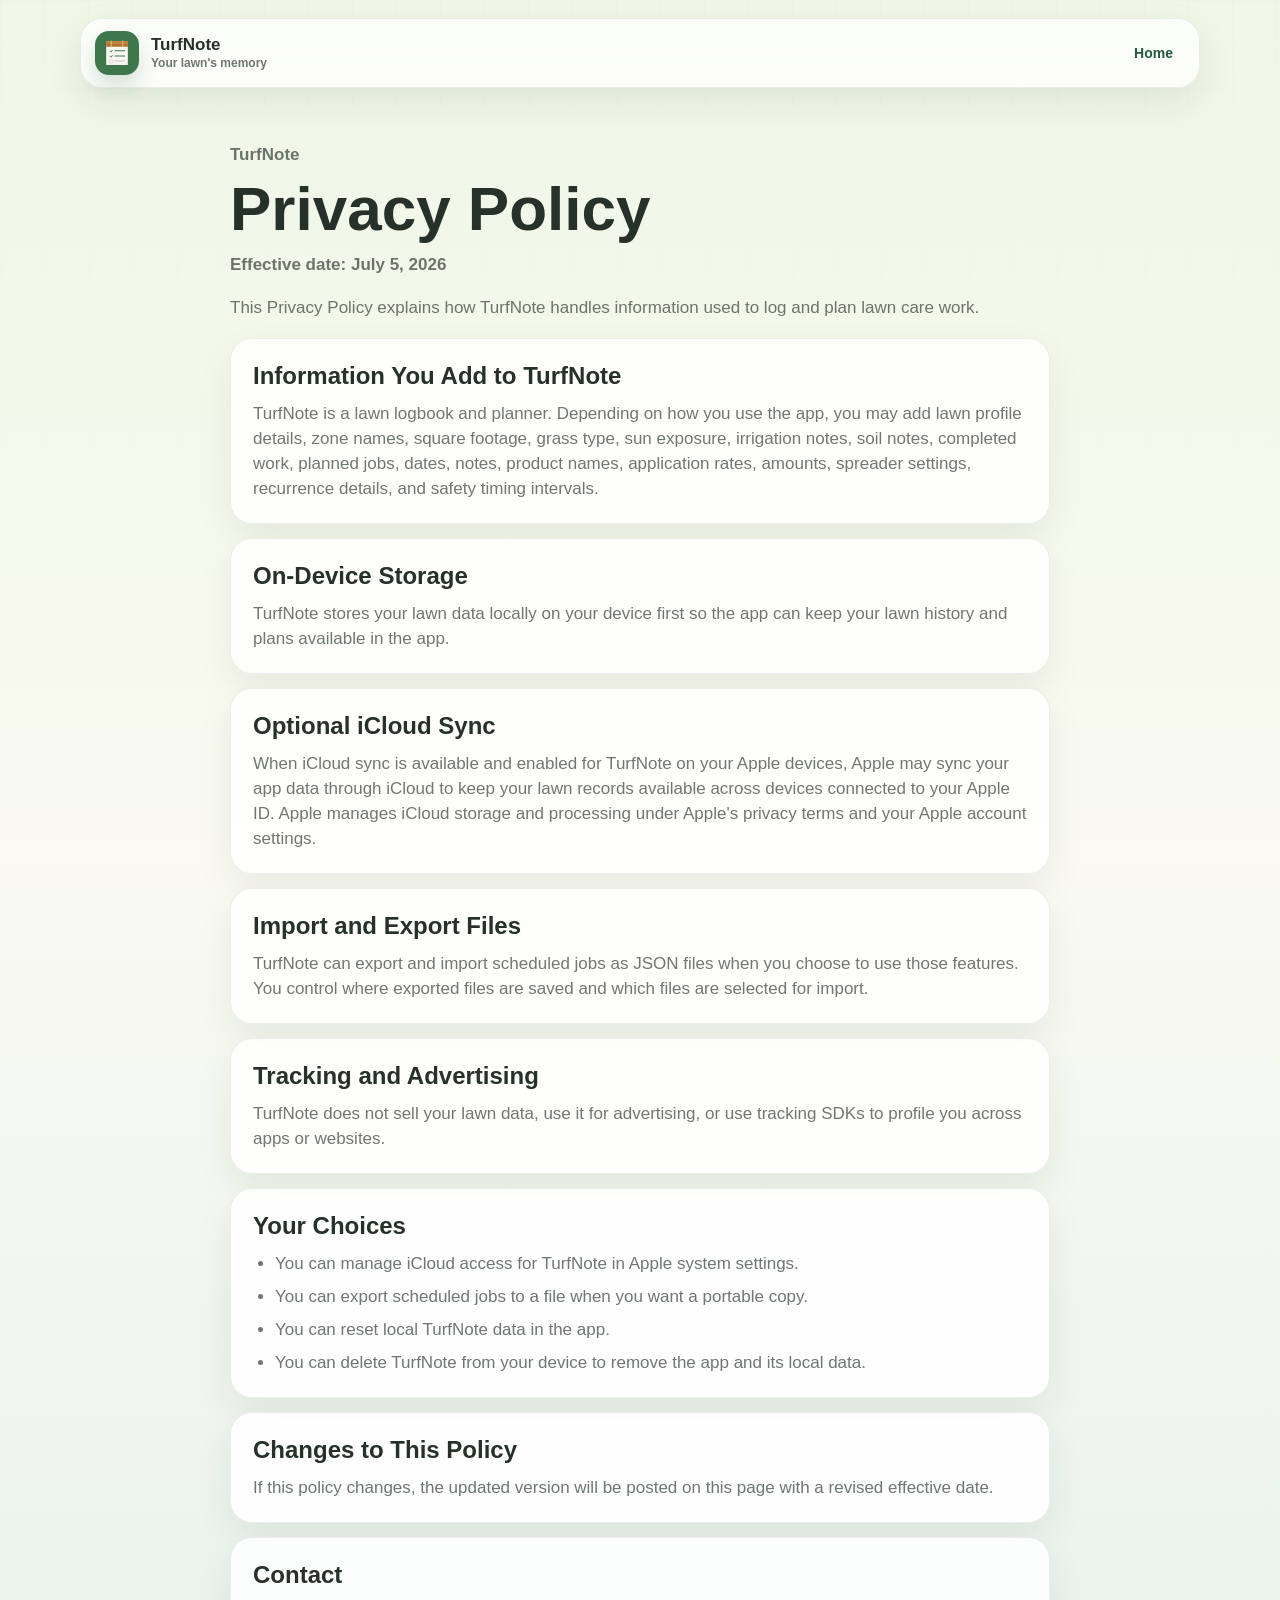
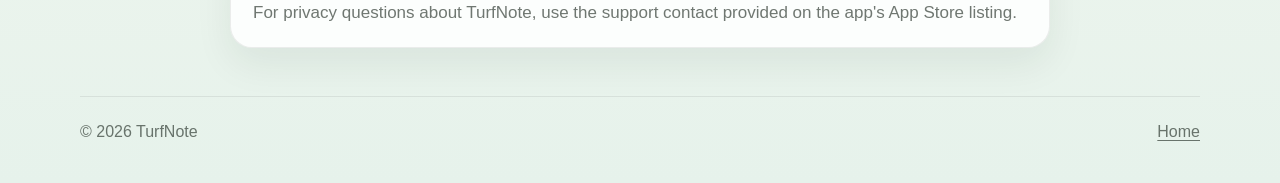
==== privacy-policy.html @ 221af1ea "feat: add TurfNote static site" ====
<!doctype html>
<html lang="en">
  <head>
    <meta charset="utf-8" />
    <meta name="viewport" content="width=device-width, initial-scale=1" />
    <meta name="description" content="Privacy Policy for the TurfNote iOS app." />
    <title>TurfNote Privacy Policy</title>
    <link rel="icon" href="./assets/turfnote-brand-mark.svg" type="image/svg+xml" />
    <link rel="stylesheet" href="./styles.css" />
  </head>
  <body>
    <div class="page-shell">
      <header class="topbar">
        <a class="brand" href="./index.html" aria-label="TurfNote home">
          <img src="./assets/turfnote-brand-mark.svg" alt="" class="brand-mark" />
          <span class="brand-copy">
            <strong>TurfNote</strong>
            <span>Your lawn's memory</span>
          </span>
        </a>

        <nav class="site-nav policy-nav" aria-label="Primary">
          <a href="./index.html">Home</a>
        </nav>
      </header>

      <main class="policy-main">
        <article class="policy-shell">
          <header class="policy-header">
            <p class="section-label">TurfNote</p>
            <h1>Privacy Policy</h1>
            <p class="policy-updated">Effective date: July 5, 2026</p>
            <p>
              This Privacy Policy explains how TurfNote handles information used to log and plan
              lawn care work.
            </p>
          </header>

          <section class="policy-card" aria-labelledby="collection-heading">
            <h2 id="collection-heading">Information You Add to TurfNote</h2>
            <p>
              TurfNote is a lawn logbook and planner. Depending on how you use the app, you may add
              lawn profile details, zone names, square footage, grass type, sun exposure, irrigation
              notes, soil notes, completed work, planned jobs, dates, notes, product names,
              application rates, amounts, spreader settings, recurrence details, and safety timing
              intervals.
            </p>
          </section>

          <section class="policy-card" aria-labelledby="storage-heading">
            <h2 id="storage-heading">On-Device Storage</h2>
            <p>
              TurfNote stores your lawn data locally on your device first so the app can keep your
              lawn history and plans available in the app.
            </p>
          </section>

          <section class="policy-card" aria-labelledby="icloud-heading">
            <h2 id="icloud-heading">Optional iCloud Sync</h2>
            <p>
              When iCloud sync is available and enabled for TurfNote on your Apple devices, Apple
              may sync your app data through iCloud to keep your lawn records available across
              devices connected to your Apple ID. Apple manages iCloud storage and processing under
              Apple's privacy terms and your Apple account settings.
            </p>
          </section>

          <section class="policy-card" aria-labelledby="files-heading">
            <h2 id="files-heading">Import and Export Files</h2>
            <p>
              TurfNote can export and import scheduled jobs as JSON files when you choose to use
              those features. You control where exported files are saved and which files are
              selected for import.
            </p>
          </section>

          <section class="policy-card" aria-labelledby="tracking-heading">
            <h2 id="tracking-heading">Tracking and Advertising</h2>
            <p>
              TurfNote does not sell your lawn data, use it for advertising, or use tracking SDKs
              to profile you across apps or websites.
            </p>
          </section>

          <section class="policy-card" aria-labelledby="choices-heading">
            <h2 id="choices-heading">Your Choices</h2>
            <ul class="policy-list">
              <li>You can manage iCloud access for TurfNote in Apple system settings.</li>
              <li>You can export scheduled jobs to a file when you want a portable copy.</li>
              <li>You can reset local TurfNote data in the app.</li>
              <li>You can delete TurfNote from your device to remove the app and its local data.</li>
            </ul>
          </section>

          <section class="policy-card" aria-labelledby="changes-heading">
            <h2 id="changes-heading">Changes to This Policy</h2>
            <p>
              If this policy changes, the updated version will be posted on this page with a revised
              effective date.
            </p>
          </section>

          <section class="policy-card" aria-labelledby="contact-heading">
            <h2 id="contact-heading">Contact</h2>
            <p>
              For privacy questions about TurfNote, use the support contact provided on the app's
              App Store listing.
            </p>
          </section>
        </article>
      </main>

      <footer class="footer">
        <p>© <span data-current-year>2026</span> TurfNote</p>
        <nav class="footer-links" aria-label="Footer">
          <a href="./index.html">Home</a>
        </nav>
      </footer>
    </div>

    <script defer src="./app.js"></script>
  </body>
</html>
---- styles.css ----
:root {
  color-scheme: light dark;
  --background-top: #eff7e6;
  --background-middle: #fafaf2;
  --background-bottom: #e6f2eb;
  --card: rgba(255, 255, 255, 0.86);
  --card-strong: #ffffff;
  --card-stroke: rgba(0, 0, 0, 0.07);
  --primary: #215c3d;
  --primary-text: #263129;
  --muted: rgba(38, 49, 41, 0.66);
  --secondary: #63854f;
  --accent: #b0732e;
  --danger: #ba4233;
  --field: rgba(255, 255, 255, 0.72);
  --shadow: 0 24px 70px rgba(27, 57, 38, 0.12);
  --radius-sm: 10px;
  --radius-md: 14px;
  --radius-lg: 18px;
  --radius-xl: 22px;
  --max-width: 1120px;
}

* {
  box-sizing: border-box;
}

html {
  scroll-behavior: smooth;
}

body {
  margin: 0;
  font-family: "SF Pro Text", -apple-system, BlinkMacSystemFont, "Segoe UI", sans-serif;
  background: linear-gradient(
    180deg,
    var(--background-top) 0%,
    var(--background-middle) 48%,
    var(--background-bottom) 100%
  );
  color: var(--primary-text);
  min-height: 100vh;
}

body::before {
  position: fixed;
  inset: 0;
  z-index: -1;
  content: "";
  background:
    linear-gradient(90deg, rgba(33, 92, 61, 0.05) 1px, transparent 1px),
    linear-gradient(180deg, rgba(33, 92, 61, 0.05) 1px, transparent 1px);
  background-size: 44px 44px;
  mask-image: linear-gradient(180deg, rgba(0, 0, 0, 0.24), transparent 62%);
}

a {
  color: inherit;
  text-decoration-thickness: 0.08em;
  text-underline-offset: 0.18em;
}

.page-shell {
  width: min(calc(100% - 32px), var(--max-width));
  margin: 0 auto;
  padding: 18px 0 36px;
}

.topbar {
  position: sticky;
  top: 12px;
  z-index: 10;
  display: flex;
  align-items: center;
  justify-content: space-between;
  gap: 18px;
  padding: 12px 14px;
  background: color-mix(in srgb, var(--card) 88%, transparent);
  border: 1px solid var(--card-stroke);
  border-radius: var(--radius-xl);
  backdrop-filter: blur(18px);
  box-shadow: 0 14px 38px rgba(17, 38, 25, 0.08);
}

.brand {
  display: inline-flex;
  align-items: center;
  gap: 12px;
  min-width: 0;
  text-decoration: none;
}

.brand-mark {
  width: 44px;
  height: 44px;
  border-radius: var(--radius-md);
  box-shadow: 0 10px 20px rgba(33, 92, 61, 0.18);
}

.brand-copy {
  display: flex;
  flex-direction: column;
  gap: 2px;
  line-height: 1.1;
}

.brand-copy strong {
  font-family: "SF Pro Display", -apple-system, BlinkMacSystemFont, "Segoe UI", sans-serif;
  font-size: 17px;
}

.brand-copy span {
  color: var(--muted);
  font-size: 12px;
  font-weight: 600;
}

.menu-button {
  display: none;
  min-height: 44px;
  padding: 0 16px;
  border: 1px solid color-mix(in srgb, var(--primary) 35%, transparent);
  border-radius: var(--radius-md);
  background: var(--field);
  color: var(--primary);
  font: inherit;
  font-weight: 700;
}

.site-nav {
  display: flex;
  align-items: center;
  gap: 8px;
}

.site-nav a {
  min-height: 38px;
  display: inline-flex;
  align-items: center;
  padding: 0 12px;
  border-radius: var(--radius-sm);
  color: var(--primary);
  font-size: 14px;
  font-weight: 700;
  text-decoration: none;
}

.site-nav a:hover {
  background: color-mix(in srgb, var(--primary) 10%, transparent);
}

.hero {
  display: grid;
  grid-template-columns: minmax(0, 1.05fr) minmax(320px, 0.8fr);
  gap: 32px;
  align-items: center;
  min-height: min(740px, calc(100vh - 92px));
  padding: 54px 0 34px;
}

.hero-copy h1,
.section h2,
.status-card h3,
.feature-card h3,
.sync-steps h3,
.timeline-item h2 {
  font-family: "SF Pro Display", -apple-system, BlinkMacSystemFont, "Segoe UI", sans-serif;
  letter-spacing: 0;
}

.eyebrow,
.section-label {
  margin: 0;
  color: var(--secondary);
  font-size: 12px;
  font-weight: 700;
  letter-spacing: 0;
  line-height: 16px;
}

.hero-copy h1 {
  max-width: 15ch;
  margin: 14px 0 16px;
  font-size: clamp(40px, 5.8vw, 66px);
  line-height: 1.02;
}

.lede {
  max-width: 62ch;
  margin: 0;
  color: var(--muted);
  font-size: 17px;
  line-height: 24px;
}

.hero-actions {
  display: flex;
  flex-wrap: wrap;
  gap: 12px;
  margin-top: 24px;
}

.button {
  display: inline-flex;
  align-items: center;
  justify-content: center;
  min-height: 44px;
  padding: 0 18px;
  border: 1px solid transparent;
  border-radius: var(--radius-md);
  font-weight: 700;
  text-decoration: none;
}

.button-primary {
  background: var(--primary);
  color: #ffffff;
  box-shadow: 0 14px 28px rgba(33, 92, 61, 0.22);
}

.button-secondary {
  background: color-mix(in srgb, var(--primary) 8%, transparent);
  border-color: color-mix(in srgb, var(--primary) 35%, transparent);
  color: var(--primary);
}

.phone-preview {
  justify-self: end;
  width: min(100%, 390px);
}

.phone-shell {
  padding: 18px;
  border: 1px solid var(--card-stroke);
  border-radius: 36px;
  background:
    linear-gradient(180deg, color-mix(in srgb, var(--card-strong) 94%, transparent), var(--card)),
    var(--card);
  box-shadow: var(--shadow);
}

.phone-header {
  display: flex;
  align-items: center;
  gap: 12px;
  padding: 8px 4px 16px;
}

.phone-header img {
  width: 50px;
  height: 50px;
  border-radius: var(--radius-lg);
}

.phone-header span,
.summary-row span,
.sync-steps span {
  display: block;
  color: var(--muted);
  font-size: 12px;
  font-weight: 700;
  line-height: 16px;
}

.phone-header strong {
  display: block;
  margin-top: 2px;
  font-size: 21px;
  line-height: 26px;
}

.summary-row {
  display: grid;
  grid-template-columns: repeat(2, minmax(0, 1fr));
  gap: 10px;
  margin-bottom: 12px;
}

.summary-row div {
  min-height: 74px;
  padding: 14px;
  border: 1px solid var(--card-stroke);
  border-radius: var(--radius-lg);
  background: var(--field);
}

.summary-row strong {
  display: block;
  margin-top: 4px;
  color: var(--primary);
  font-size: 17px;
}

.timeline-preview {
  display: grid;
  gap: 10px;
}

.timeline-item {
  display: grid;
  grid-template-columns: 14px minmax(0, 1fr);
  gap: 12px;
  align-items: start;
  padding: 16px;
  border: 1px solid var(--card-stroke);
  border-radius: var(--radius-lg);
  background: var(--card-strong);
}

.timeline-dot {
  width: 12px;
  height: 12px;
  margin-top: 7px;
  border-radius: 999px;
  background: var(--secondary);
}

.timeline-item.caution .timeline-dot {
  background: var(--accent);
}

.timeline-item.planned .timeline-dot {
  background: var(--primary);
}

.timeline-item h2 {
  margin: 0 0 4px;
  font-size: 17px;
  line-height: 22px;
}

.timeline-item p {
  margin: 0;
  color: var(--muted);
  font-size: 14px;
  line-height: 20px;
}

.section {
  padding: 38px 0;
}

.section-heading {
  max-width: 720px;
  margin-bottom: 18px;
}

.section h2 {
  margin: 8px 0 0;
  font-size: clamp(28px, 3.6vw, 42px);
  line-height: 1.08;
}

.status-grid,
.feature-grid,
.sync-steps {
  display: grid;
  gap: 14px;
}

.status-grid {
  grid-template-columns: repeat(3, minmax(0, 1fr));
}

.feature-grid {
  grid-template-columns: repeat(4, minmax(0, 1fr));
}

.status-card,
.feature-card,
.sync-steps article,
.model-list article {
  padding: 18px;
  border: 1px solid var(--card-stroke);
  border-radius: var(--radius-xl);
  background: var(--card);
  box-shadow: 0 16px 38px rgba(17, 38, 25, 0.07);
}

.status-pill {
  display: inline-flex;
  align-items: center;
  min-height: 28px;
  padding: 0 10px;
  border-radius: var(--radius-sm);
  font-size: 12px;
  font-weight: 700;
}

.status-pill.complete {
  background: color-mix(in srgb, var(--secondary) 18%, transparent);
  color: var(--primary);
}

.status-pill.next {
  background: color-mix(in srgb, var(--accent) 18%, transparent);
  color: var(--accent);
}

.status-card h3,
.feature-card h3,
.sync-steps h3 {
  margin: 14px 0 8px;
  font-size: 21px;
  line-height: 26px;
}

.status-card p,
.feature-card p,
.sync-steps p,
.split-copy p,
.support-copy p,
.model-list span {
  margin: 0;
  color: var(--muted);
  font-size: 17px;
  line-height: 24px;
}

.feature-card span {
  display: inline-grid;
  place-items: center;
  width: 38px;
  height: 38px;
  border-radius: var(--radius-md);
  background: color-mix(in srgb, var(--primary) 12%, transparent);
  color: var(--primary);
  font-size: 14px;
  font-weight: 800;
}

.timeline-section {
  display: grid;
  grid-template-columns: 0.9fr 1.1fr;
  gap: 22px;
  align-items: start;
}

.split-copy {
  max-width: 520px;
}

.split-copy h2 {
  margin-bottom: 14px;
}

.model-list {
  display: grid;
  gap: 12px;
}

.model-list article {
  display: grid;
  grid-template-columns: 120px minmax(0, 1fr);
  gap: 16px;
  align-items: center;
}

.model-list strong {
  color: var(--primary);
  font-size: 17px;
}

.sync-steps {
  grid-template-columns: repeat(3, minmax(0, 1fr));
}

.support-section {
  display: flex;
  justify-content: space-between;
  gap: 24px;
  align-items: center;
  margin-top: 16px;
  padding: 24px;
  border: 1px solid var(--card-stroke);
  border-radius: var(--radius-xl);
  background: var(--card);
}

.privacy-section {
  display: grid;
  grid-template-columns: minmax(0, 1fr) auto;
  gap: 24px;
  align-items: center;
  margin-top: 16px;
  padding: 24px;
  border: 1px solid var(--card-stroke);
  border-radius: var(--radius-xl);
  background: color-mix(in srgb, var(--primary) 7%, var(--card));
}

.privacy-copy {
  max-width: 760px;
}

.privacy-copy h2 {
  margin-bottom: 10px;
}

.support-copy {
  max-width: 660px;
}

.support-copy h2 {
  margin-bottom: 10px;
}

.support-badge {
  flex: 0 0 auto;
  display: inline-flex;
  align-items: center;
  min-height: 44px;
  padding: 0 16px;
  border-radius: var(--radius-md);
  background: var(--primary);
  color: #ffffff;
  font-weight: 700;
  text-decoration: none;
}

.footer {
  display: flex;
  justify-content: space-between;
  gap: 16px;
  padding: 26px 0 6px;
  margin-top: 20px;
  border-top: 1px solid var(--card-stroke);
  color: var(--muted);
}

.footer p {
  margin: 0;
}

.footer-links {
  display: flex;
  flex-wrap: wrap;
  gap: 14px;
}

.policy-main {
  padding: 54px 0 28px;
}

.policy-shell {
  max-width: 820px;
  margin: 0 auto;
}

.policy-header {
  margin-bottom: 18px;
}

.policy-header h1 {
  margin: 10px 0 12px;
  font-family: "SF Pro Display", -apple-system, BlinkMacSystemFont, "Segoe UI", sans-serif;
  font-size: clamp(38px, 6vw, 62px);
  line-height: 1.02;
  letter-spacing: 0;
}

.policy-header p,
.policy-card p,
.policy-list {
  color: var(--muted);
  font-size: 17px;
  line-height: 25px;
}

.policy-updated {
  margin: 0 0 18px;
  font-weight: 700;
}

.policy-card {
  margin-top: 14px;
  padding: 22px;
  border: 1px solid var(--card-stroke);
  border-radius: var(--radius-xl);
  background: var(--card);
  box-shadow: 0 16px 38px rgba(17, 38, 25, 0.07);
}

.policy-card h2 {
  margin: 0 0 10px;
  font-family: "SF Pro Display", -apple-system, BlinkMacSystemFont, "Segoe UI", sans-serif;
  font-size: 24px;
  line-height: 30px;
  letter-spacing: 0;
}

.policy-card p,
.policy-list {
  margin: 0;
}

.policy-list {
  padding-left: 22px;
}

.policy-list li + li {
  margin-top: 8px;
}

.reveal {
  animation: rise 0.7s ease both;
}

@keyframes rise {
  from {
    opacity: 0;
    transform: translateY(16px);
  }

  to {
    opacity: 1;
    transform: translateY(0);
  }
}

@media (prefers-color-scheme: dark) {
  :root {
    --background-top: #07110c;
    --background-middle: #0d1911;
    --background-bottom: #122018;
    --card: rgba(24, 37, 29, 0.92);
    --card-strong: #18251d;
    --card-stroke: rgba(255, 255, 255, 0.12);
    --primary: #7acb93;
    --primary-text: #eef6ef;
    --muted: rgba(238, 246, 239, 0.68);
    --secondary: #a7c67b;
    --accent: #e0a85a;
    --danger: #ff8a78;
    --field: #101a14;
    --shadow: 0 24px 70px rgba(0, 0, 0, 0.34);
  }

  .button-primary,
  .support-badge {
    color: #07110c;
  }

  .phone-shell {
    background: linear-gradient(180deg, rgba(24, 37, 29, 0.98), rgba(16, 26, 20, 0.98));
  }
}

@media (prefers-reduced-motion: reduce) {
  html {
    scroll-behavior: auto;
  }

  *,
  *::before,
  *::after {
    animation-duration: 0.01ms !important;
    animation-iteration-count: 1 !important;
    transition-duration: 0.01ms !important;
  }
}

@media (max-width: 980px) {
  .hero,
  .timeline-section,
  .status-grid,
  .feature-grid,
  .sync-steps {
    grid-template-columns: 1fr;
  }

  .hero {
    min-height: auto;
  }

  .hero-copy h1 {
    max-width: 100%;
  }

  .phone-preview {
    justify-self: start;
  }

  .feature-grid {
    grid-template-columns: repeat(2, minmax(0, 1fr));
  }
}

@media (max-width: 760px) {
  .page-shell {
    width: min(calc(100% - 20px), var(--max-width));
  }

  .topbar {
    flex-wrap: wrap;
    border-radius: var(--radius-lg);
  }

  .menu-button {
    display: inline-flex;
  }

  .site-nav {
    width: 100%;
    display: none;
    flex-direction: column;
    align-items: stretch;
    gap: 4px;
    padding-top: 8px;
  }

  .site-nav.is-open {
    display: flex;
  }

  .site-nav a {
    padding: 0 10px;
  }

  .hero {
    padding: 34px 0 24px;
  }

  .hero-copy h1 {
    font-size: clamp(34px, 11vw, 48px);
  }

  .feature-grid,
  .summary-row {
    grid-template-columns: 1fr;
  }

  .model-list article {
    grid-template-columns: 1fr;
    gap: 8px;
  }

  .support-section,
  .privacy-section,
  .footer {
    flex-direction: column;
    align-items: flex-start;
  }

  .privacy-section {
    display: flex;
  }

  .support-badge {
    width: 100%;
    justify-content: center;
  }

  .privacy-section .button {
    width: 100%;
  }
}
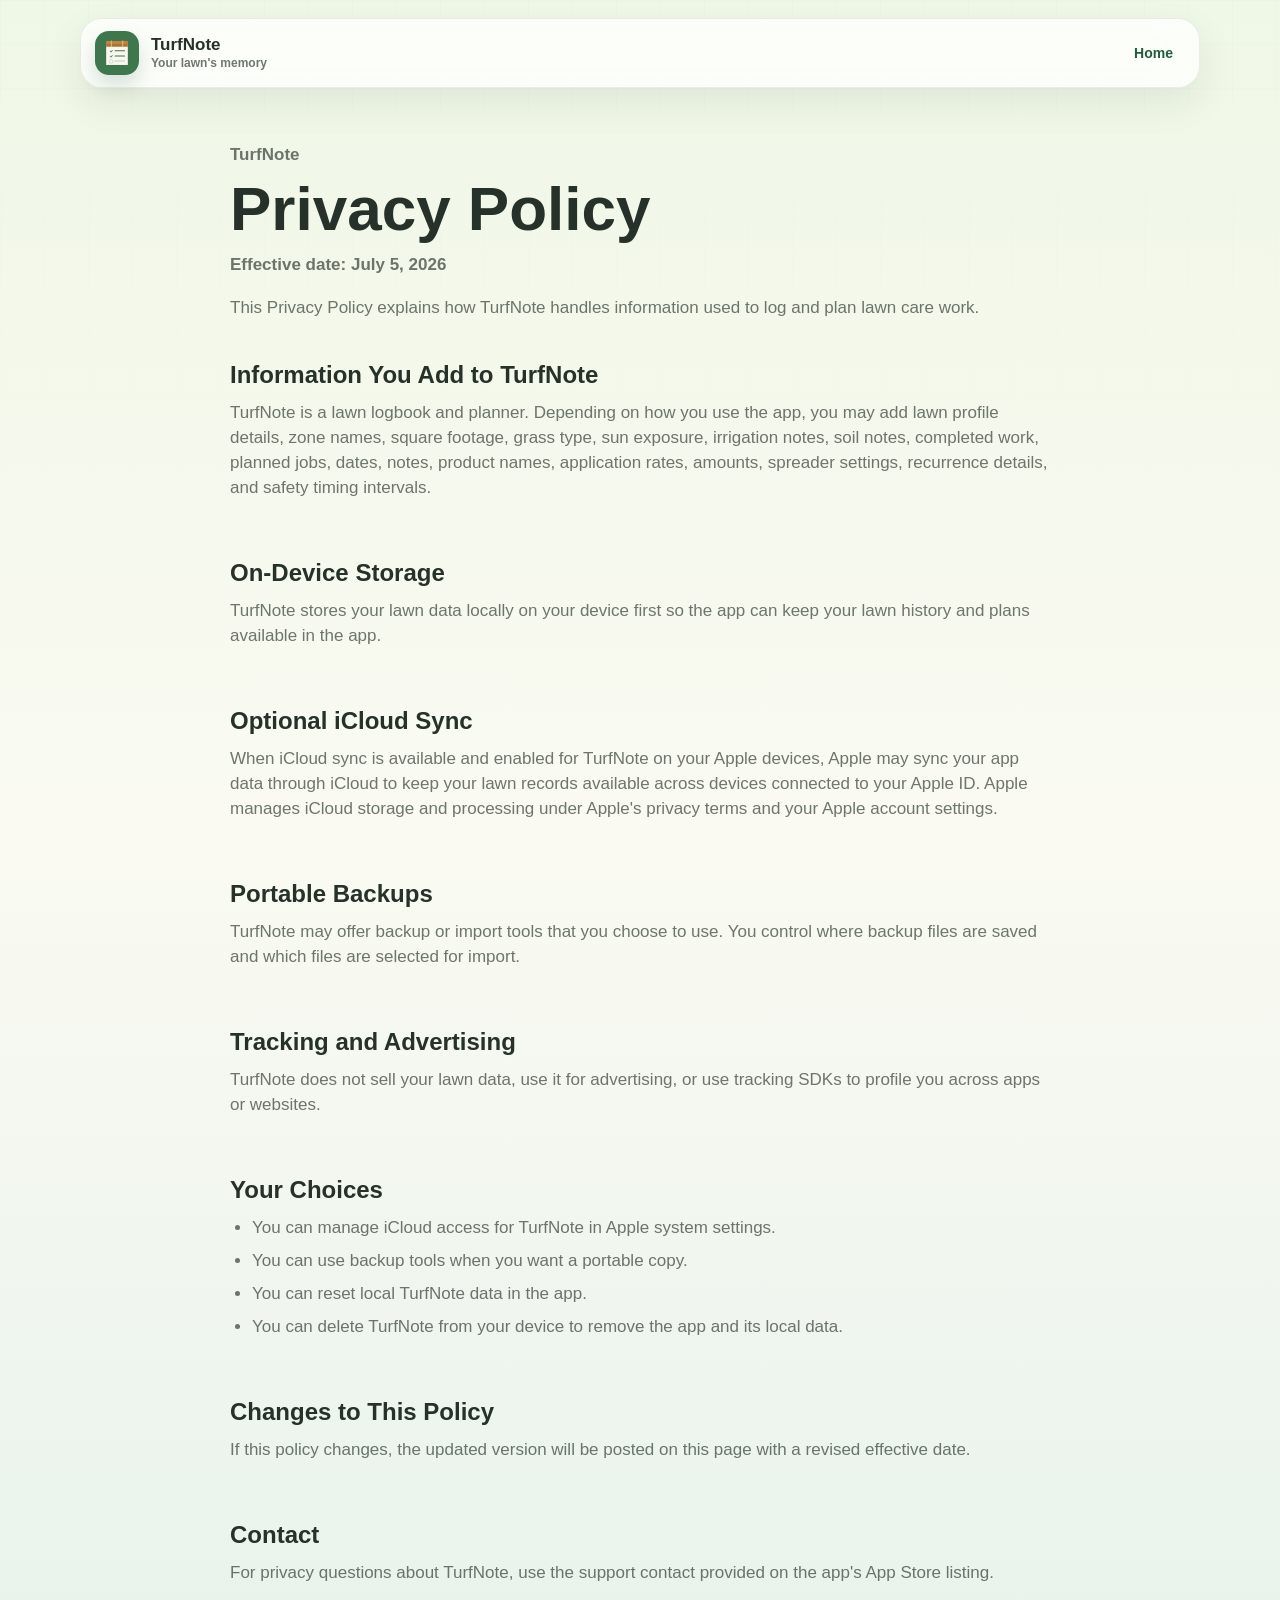
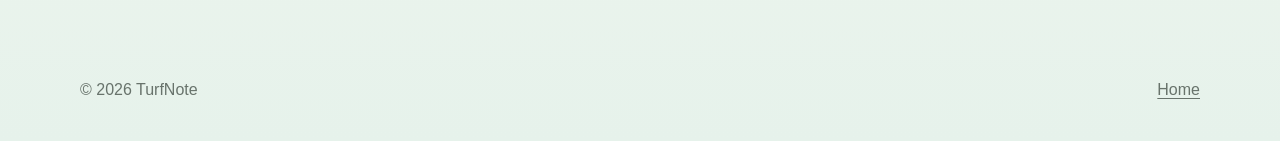
==== commit 28991d2c: "style: focus TurfNote landing page copy - Removes duplicated landing page sections and stale privacy" ====
--- a/privacy-policy.html
+++ b/privacy-policy.html
@@ -66,11 +66,10 @@
           </section>
 
           <section class="policy-card" aria-labelledby="files-heading">
-            <h2 id="files-heading">Import and Export Files</h2>
+            <h2 id="files-heading">Portable Backups</h2>
             <p>
-              TurfNote can export and import scheduled jobs as JSON files when you choose to use
-              those features. You control where exported files are saved and which files are
-              selected for import.
+              TurfNote may offer backup or import tools that you choose to use. You control where
+              backup files are saved and which files are selected for import.
             </p>
           </section>
 
@@ -86,7 +85,7 @@
             <h2 id="choices-heading">Your Choices</h2>
             <ul class="policy-list">
               <li>You can manage iCloud access for TurfNote in Apple system settings.</li>
-              <li>You can export scheduled jobs to a file when you want a portable copy.</li>
+              <li>You can use backup tools when you want a portable copy.</li>
               <li>You can reset local TurfNote data in the app.</li>
               <li>You can delete TurfNote from your device to remove the app and its local data.</li>
             </ul>
--- a/styles.css
+++ b/styles.css
@@ -162,7 +162,6 @@
 .section h2,
 .status-card h3,
 .feature-card h3,
-.sync-steps h3,
 .timeline-item h2 {
   font-family: "SF Pro Display", -apple-system, BlinkMacSystemFont, "Segoe UI", sans-serif;
   letter-spacing: 0;
@@ -253,8 +252,7 @@
 }
 
 .phone-header span,
-.summary-row span,
-.sync-steps span {
+.summary-row span {
   display: block;
   color: var(--muted);
   font-size: 12px;
@@ -352,10 +350,9 @@
 }
 
 .status-grid,
-.feature-grid,
-.sync-steps {
-  display: grid;
-  gap: 14px;
+.feature-grid {
+  display: grid;
+  gap: 24px;
 }
 
 .status-grid {
@@ -364,12 +361,15 @@
 
 .feature-grid {
   grid-template-columns: repeat(4, minmax(0, 1fr));
+  gap: 14px;
 }
 
 .status-card,
-.feature-card,
-.sync-steps article,
 .model-list article {
+  padding: 18px 18px 18px 0;
+}
+
+.feature-card {
   padding: 18px;
   border: 1px solid var(--card-stroke);
   border-radius: var(--radius-xl);
@@ -398,8 +398,7 @@
 }
 
 .status-card h3,
-.feature-card h3,
-.sync-steps h3 {
+.feature-card h3 {
   margin: 14px 0 8px;
   font-size: 21px;
   line-height: 26px;
@@ -407,9 +406,7 @@
 
 .status-card p,
 .feature-card p,
-.sync-steps p,
 .split-copy p,
-.support-copy p,
 .model-list span {
   margin: 0;
   color: var(--muted);
@@ -446,7 +443,7 @@
 
 .model-list {
   display: grid;
-  gap: 12px;
+  gap: 18px;
 }
 
 .model-list article {
@@ -459,63 +456,6 @@
 .model-list strong {
   color: var(--primary);
   font-size: 17px;
-}
-
-.sync-steps {
-  grid-template-columns: repeat(3, minmax(0, 1fr));
-}
-
-.support-section {
-  display: flex;
-  justify-content: space-between;
-  gap: 24px;
-  align-items: center;
-  margin-top: 16px;
-  padding: 24px;
-  border: 1px solid var(--card-stroke);
-  border-radius: var(--radius-xl);
-  background: var(--card);
-}
-
-.privacy-section {
-  display: grid;
-  grid-template-columns: minmax(0, 1fr) auto;
-  gap: 24px;
-  align-items: center;
-  margin-top: 16px;
-  padding: 24px;
-  border: 1px solid var(--card-stroke);
-  border-radius: var(--radius-xl);
-  background: color-mix(in srgb, var(--primary) 7%, var(--card));
-}
-
-.privacy-copy {
-  max-width: 760px;
-}
-
-.privacy-copy h2 {
-  margin-bottom: 10px;
-}
-
-.support-copy {
-  max-width: 660px;
-}
-
-.support-copy h2 {
-  margin-bottom: 10px;
-}
-
-.support-badge {
-  flex: 0 0 auto;
-  display: inline-flex;
-  align-items: center;
-  min-height: 44px;
-  padding: 0 16px;
-  border-radius: var(--radius-md);
-  background: var(--primary);
-  color: #ffffff;
-  font-weight: 700;
-  text-decoration: none;
 }
 
 .footer {
@@ -524,7 +464,6 @@
   gap: 16px;
   padding: 26px 0 6px;
   margin-top: 20px;
-  border-top: 1px solid var(--card-stroke);
   color: var(--muted);
 }
 
@@ -574,11 +513,7 @@
 
 .policy-card {
   margin-top: 14px;
-  padding: 22px;
-  border: 1px solid var(--card-stroke);
-  border-radius: var(--radius-xl);
-  background: var(--card);
-  box-shadow: 0 16px 38px rgba(17, 38, 25, 0.07);
+  padding: 22px 0;
 }
 
 .policy-card h2 {
@@ -636,8 +571,7 @@
     --shadow: 0 24px 70px rgba(0, 0, 0, 0.34);
   }
 
-  .button-primary,
-  .support-badge {
+  .button-primary {
     color: #07110c;
   }
 
@@ -665,7 +599,7 @@
   .timeline-section,
   .status-grid,
   .feature-grid,
-  .sync-steps {
+  .model-list {
     grid-template-columns: 1fr;
   }
 
@@ -735,23 +669,13 @@
     gap: 8px;
   }
 
-  .support-section,
-  .privacy-section,
+  .status-card,
+  .model-list article {
+    padding-right: 0;
+  }
+
   .footer {
     flex-direction: column;
     align-items: flex-start;
   }
-
-  .privacy-section {
-    display: flex;
-  }
-
-  .support-badge {
-    width: 100%;
-    justify-content: center;
-  }
-
-  .privacy-section .button {
-    width: 100%;
-  }
-}
+}
